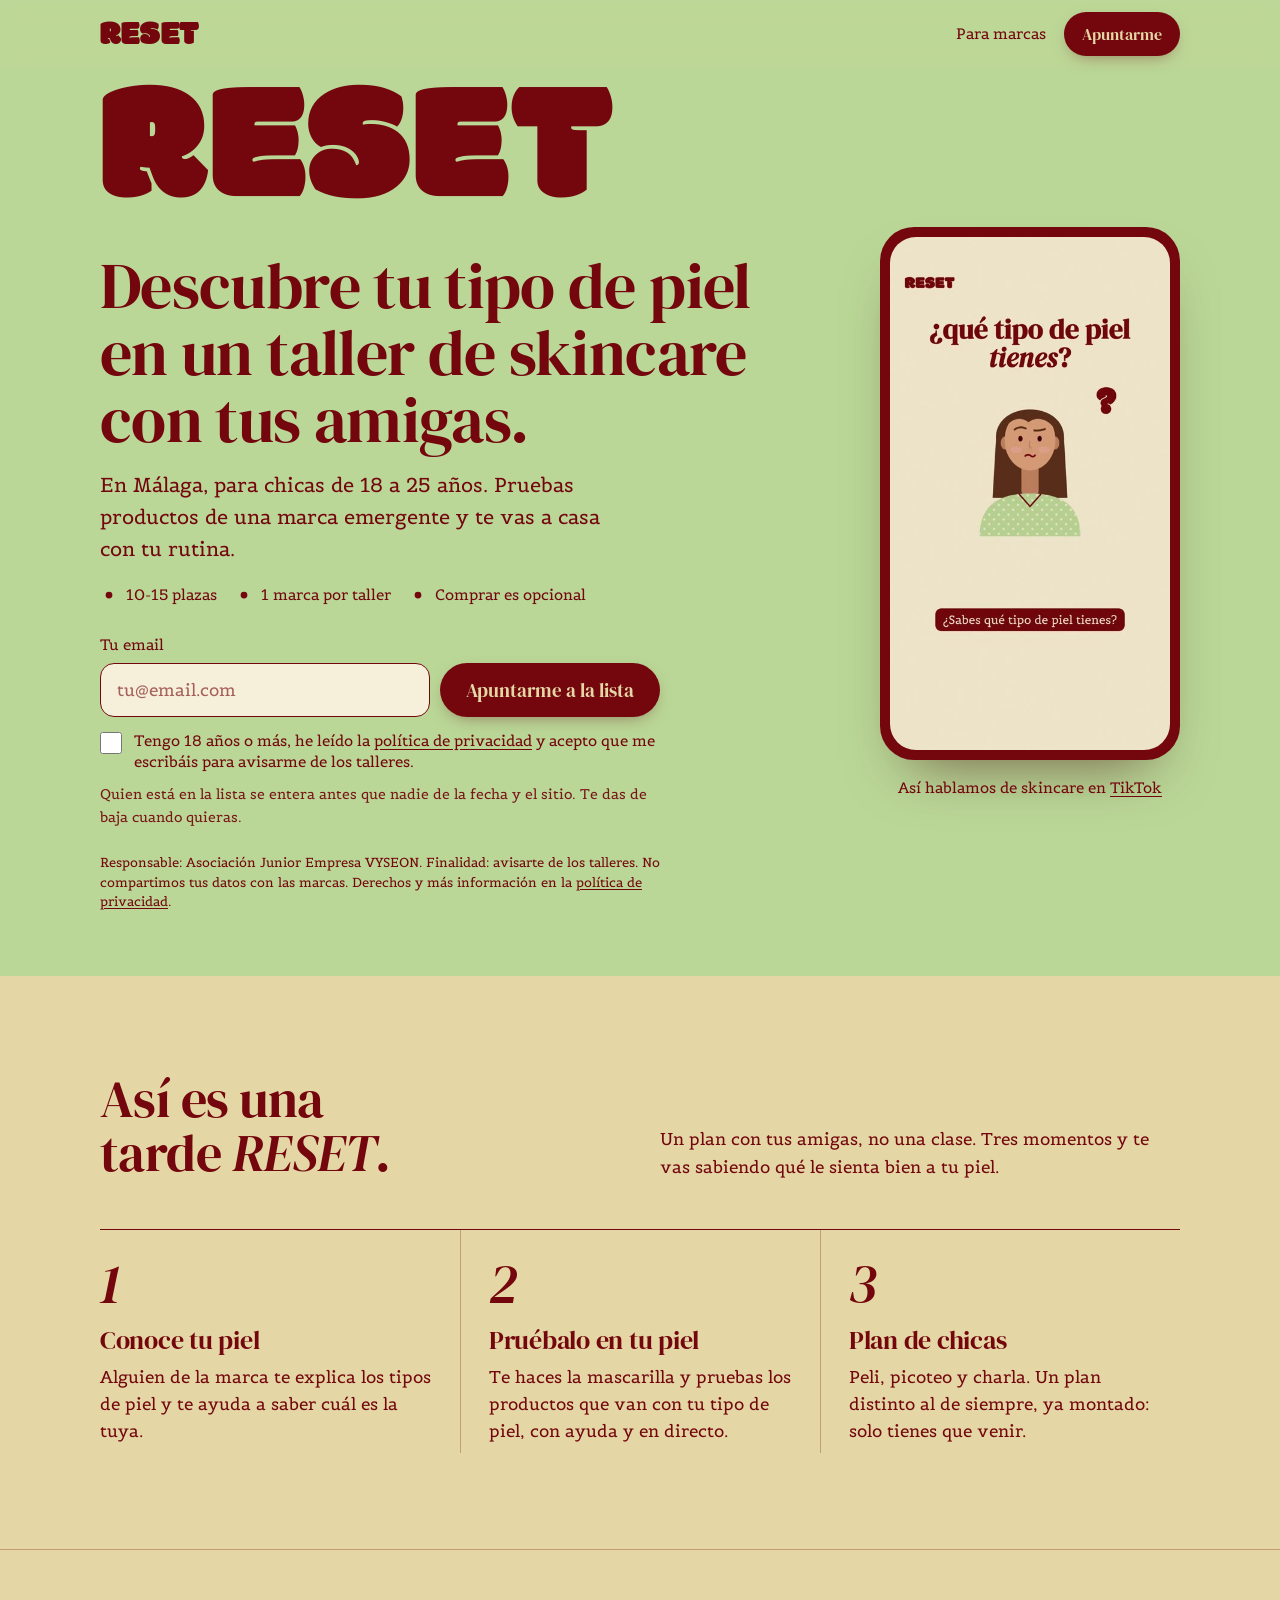
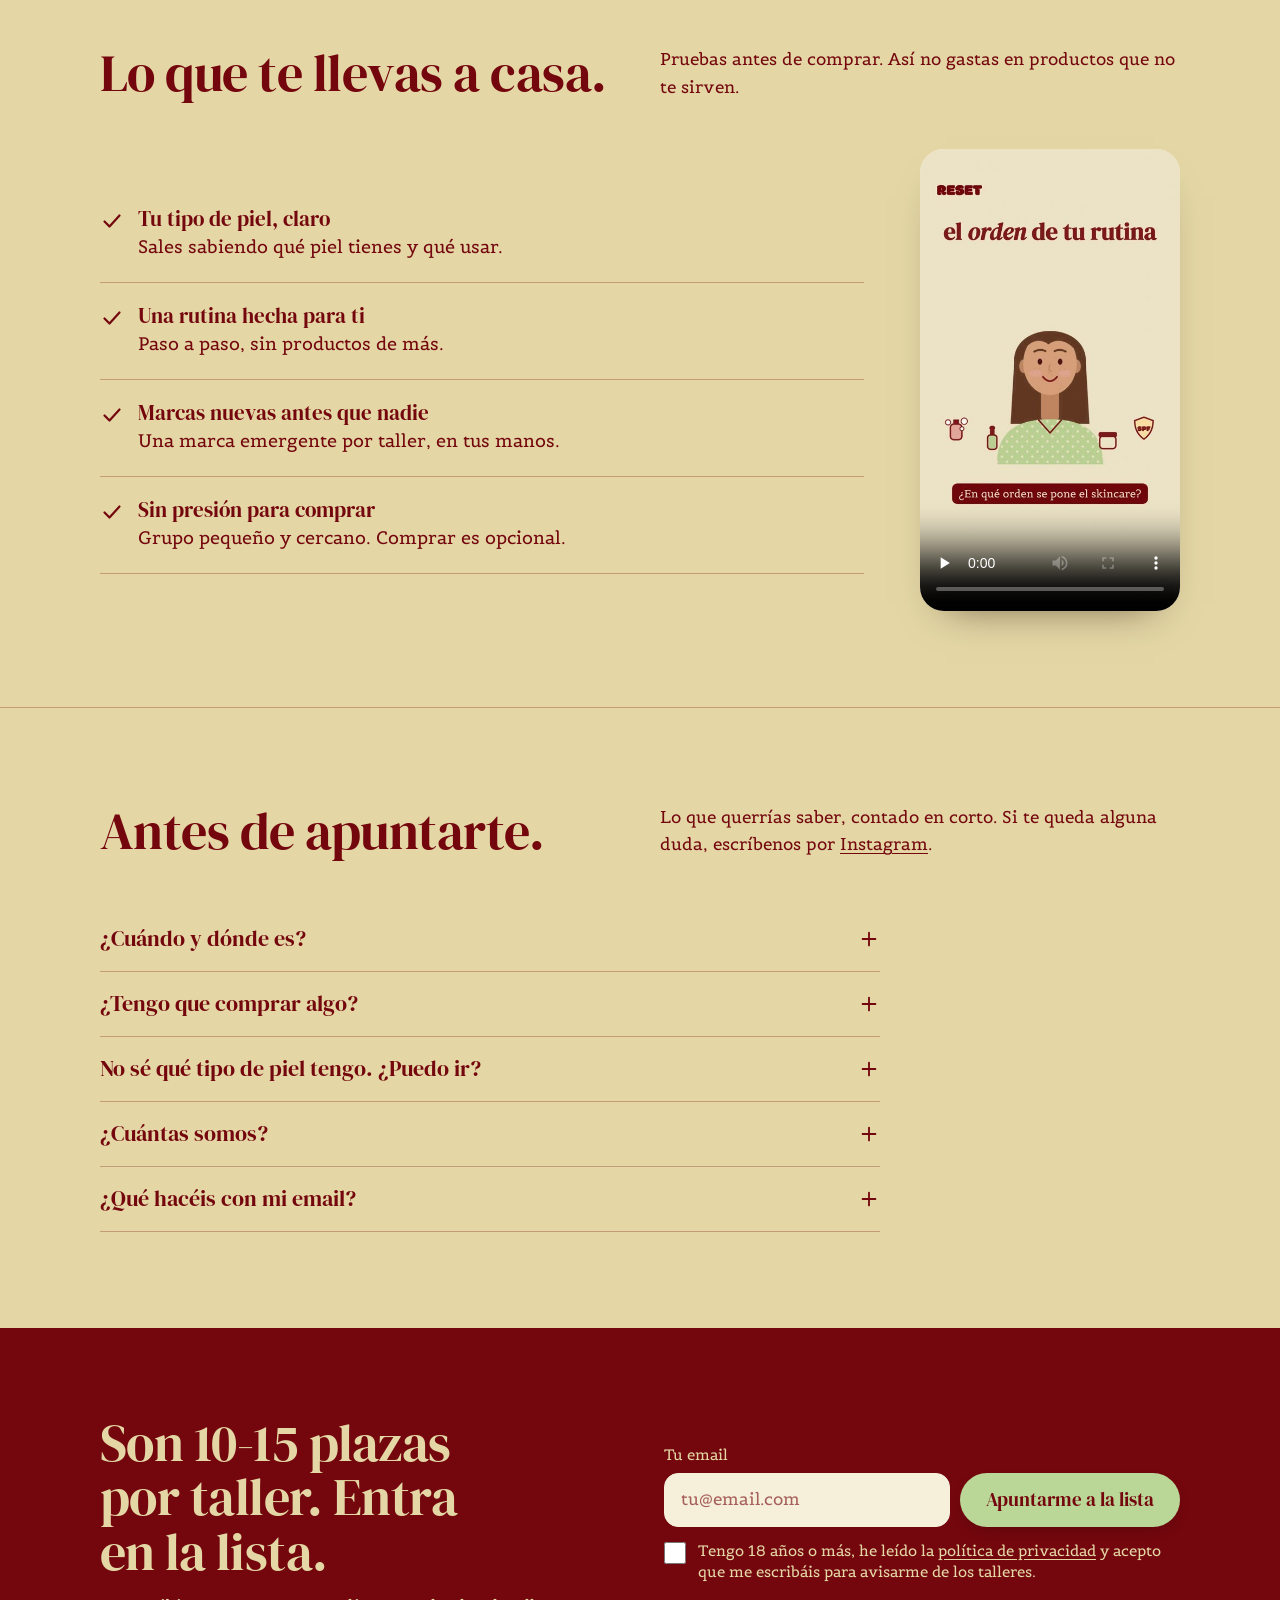
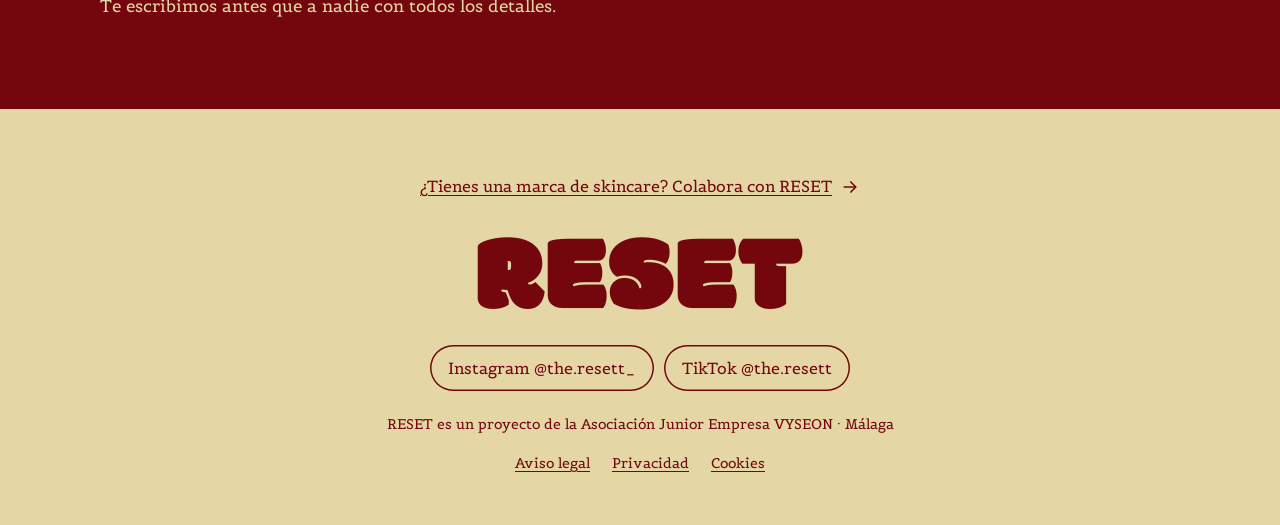
==== chicas.html @ f83f2c75 "Portada para elegir: soy chica o soy una marca - index.html: portada con las dos opciones - chicas.h" ====
<!doctype html>
<html lang="es">
<head>
<meta charset="utf-8">
<meta name="viewport" content="width=device-width, initial-scale=1">
<title>RESET · Talleres de skincare en Málaga para chicas de 18 a 25</title>
<meta name="description" content="Una tarde con tus amigas para descubrir tu tipo de piel y probar productos de una marca emergente. Grupos de 10 a 15 chicas en Málaga. Apúntate a la lista.">
<link rel="canonical" href="https://carlotaoliveros-dev.github.io/reset/chicas.html">
<link rel="icon" href="favicon.svg" type="image/svg+xml">
<meta name="theme-color" content="#BAD797">
<meta property="og:type" content="website">
<meta property="og:locale" content="es_ES">
<meta property="og:site_name" content="RESET">
<meta property="og:title" content="RESET · Talleres de skincare en Málaga">
<meta property="og:description" content="Descubre tu tipo de piel en una tarde con tus amigas. Grupos de 10 a 15 chicas.">
<meta property="og:url" content="https://carlotaoliveros-dev.github.io/reset/chicas.html">
<meta property="og:image" content="https://carlotaoliveros-dev.github.io/reset/og.png">
<meta property="og:image:width" content="1200">
<meta property="og:image:height" content="630">
<meta name="twitter:card" content="summary_large_image">
<link rel="preload" href="fuentes/modak.woff2" as="font" type="font/woff2" crossorigin>
<link rel="stylesheet" href="site.css">
</head>
<body data-page="clientas">
<svg width="0" height="0" style="position:absolute" aria-hidden="true">
  <symbol id="i-check" viewBox="0 0 24 24"><path d="M4.5 12.5l5 5 10-11" fill="none" stroke="currentColor" stroke-width="2.2" stroke-linecap="round" stroke-linejoin="round"/></symbol>
  <symbol id="i-dot" viewBox="0 0 24 24"><circle cx="12" cy="12" r="4.5" fill="currentColor"/></symbol>
  <symbol id="i-plus" viewBox="0 0 24 24"><path d="M12 5v14M5 12h14" fill="none" stroke="currentColor" stroke-width="2" stroke-linecap="round"/></symbol>
  <symbol id="i-arrow" viewBox="0 0 24 24"><path d="M5 12h14M13 6l6 6-6 6" fill="none" stroke="currentColor" stroke-width="2" stroke-linecap="round" stroke-linejoin="round"/></symbol>
  <symbol id="i-wa" viewBox="0 0 24 24"><path d="M12 3.2a8.8 8.8 0 0 0-7.6 13.3L3.2 20.8l4.4-1.2A8.8 8.8 0 1 0 12 3.2z" fill="none" stroke="currentColor" stroke-width="1.8" stroke-linejoin="round"/><path d="M9 8.6c.2-.4.4-.4.7-.4h.5c.2 0 .4 0 .5.4l.7 1.7c.1.2 0 .4-.1.6l-.5.6c-.1.1-.2.3 0 .5.6 1 1.4 1.8 2.4 2.3.2.1.4.1.5-.1l.6-.7c.2-.2.4-.2.6-.1l1.6.8c.2.1.4.2.4.4 0 .5-.2 1.2-.7 1.5-.6.4-1.4.6-2.4.3a9.3 9.3 0 0 1-5.2-4.6c-.6-1.2-.5-2.4.4-3.2z" fill="currentColor"/></symbol>
</svg>
<a class="skip" href="#apuntate">Saltar al formulario</a>

<header>
  <nav class="nav" aria-label="Principal">
    <div class="wrap">
      <a class="logo" href="./" aria-label="RESET, inicio" data-hide-on-hero>RESET</a>
      <div class="links">
        <a href="marcas.html">Para marcas</a>
        <a class="btn btn-cherry" href="#apuntate">Apuntarme</a>
      </div>
    </div>
  </nav>

  <div class="hero">
    <div class="wrap">
      <div class="hero-grid">
        <div>
          <p class="wordmark" aria-hidden="true" data-enter>RESET</p>
          <h1 data-enter="2">Descubre tu tipo de piel en un taller de skincare con tus amigas.</h1>
          <p class="lead" data-enter="2">En Málaga, para chicas de 18 a 25 años. Pruebas productos de una marca emergente y te vas a casa con tu rutina.</p>
          <ul class="facts" data-enter="3" aria-label="Cómo es RESET">
            <li><svg aria-hidden="true"><use href="#i-dot"/></svg>10-15 plazas</li>
            <li><svg aria-hidden="true"><use href="#i-dot"/></svg>1 marca por taller</li>
            <li><svg aria-hidden="true"><use href="#i-dot"/></svg>Comprar es opcional</li>
          </ul>

          <div class="capture" id="apuntate" data-steps data-enter="3">
            <form class="step" id="c1" data-subject="Nueva clienta en la lista de espera de RESET" data-next="#c2" novalidate>
              <div class="inline">
                <label class="field"><span>Tu email</span><input type="email" name="email" placeholder="tu@email.com" autocomplete="email" inputmode="email" required></label>
                <button class="btn btn-cherry" type="submit" style="align-self:flex-end">Apuntarme a la lista</button>
              </div>
              <label class="consent"><input type="checkbox" name="privacidad" value="Aceptada, mayor de 18" required><span>Tengo 18 años o más, he leído la <a href="privacidad.html">política de privacidad</a> y acepto que me escribáis para avisarme de los talleres.</span></label>
              <input class="hp" type="checkbox" name="botcheck" tabindex="-1" autocomplete="off" aria-hidden="true">
              <p class="micro">Quien está en la lista se entera antes que nadie de la fecha y el sitio. Te das de baja cuando quieras.</p>
              <p class="status" role="status" aria-live="polite"></p>
              <p class="rgpd">Responsable: Asociación Junior Empresa VYSEON. Finalidad: avisarte de los talleres. No compartimos tus datos con las marcas. Derechos y más información en la <a href="privacidad.html">política de privacidad</a>.</p>
            </form>

            <form class="step" id="c2" hidden data-subject="Datos extra de una clienta de la lista" data-carry="1" data-next="#c3" novalidate>
              <p class="done-title" data-focus><svg aria-hidden="true"><use href="#i-check"/></svg>¡Ya estás en la lista!</p>
              <p style="margin-bottom:16px">Tres preguntas rápidas para preparar tu taller. Son opcionales.</p>
              <fieldset>
                <legend>Tu tipo de piel</legend>
                <div class="chips">
                  <label><input type="radio" name="tipo_de_piel" value="Seca"><span>Seca</span></label>
                  <label><input type="radio" name="tipo_de_piel" value="Grasa"><span>Grasa</span></label>
                  <label><input type="radio" name="tipo_de_piel" value="Mixta"><span>Mixta</span></label>
                  <label><input type="radio" name="tipo_de_piel" value="Normal"><span>Normal</span></label>
                  <label><input type="radio" name="tipo_de_piel" value="Sensible"><span>Sensible</span></label>
                  <label><input type="radio" name="tipo_de_piel" value="No lo sé"><span>No lo sé</span></label>
                </div>
              </fieldset>
              <fieldset>
                <legend>Tu edad</legend>
                <div class="chips">
                  <label><input type="radio" name="edad" value="18-20"><span>18-20</span></label>
                  <label><input type="radio" name="edad" value="21-23"><span>21-23</span></label>
                  <label><input type="radio" name="edad" value="24-25"><span>24-25</span></label>
                  <label><input type="radio" name="edad" value="Más de 25"><span>Más de 25</span></label>
                </div>
              </fieldset>
              <fieldset>
                <legend>¿Vendrías con amigas?</legend>
                <div class="chips">
                  <label><input type="radio" name="con_amigas" value="Sí, con amigas"><span>Sí, con amigas</span></label>
                  <label><input type="radio" name="con_amigas" value="Con una amiga"><span>Con una amiga</span></label>
                  <label><input type="radio" name="con_amigas" value="Sola"><span>Sola</span></label>
                </div>
              </fieldset>
              <div class="share" style="margin-top:4px">
                <button class="btn btn-cherry" type="submit">Enviar respuestas</button>
                <button class="link-quiet" type="button" data-skip="#c3">Ahora no</button>
              </div>
              <p class="status" role="status" aria-live="polite"></p>
            </form>

            <div class="step" id="c3" hidden>
              <p class="done-title" data-focus><svg aria-hidden="true"><use href="#i-check"/></svg>Hecho. Te avisamos por email.</p>
              <p>RESET es un plan para ir con tus amigas. Pásales la web para que también estén en la lista:</p>
              <div class="share">
                <a class="btn btn-cherry" href="https://wa.me/?text=Mira%20esto%3A%20talleres%20de%20skincare%20en%20M%C3%A1laga%20para%20ir%20juntas%20%E2%9C%A8%20https%3A%2F%2Fcarlotaoliveros-dev.github.io%2Freset%2Fchicas.html" target="_blank" rel="noopener"><svg aria-hidden="true"><use href="#i-wa"/></svg>Enviar por WhatsApp</a>
                <button class="btn btn-ghost" type="button" data-copy="https://carlotaoliveros-dev.github.io/reset/chicas.html">Copiar enlace</button>
              </div>
            </div>
          </div>
        </div>

        <div class="phone" data-enter="3">
          <video data-loop autoplay muted loop playsinline preload="auto" poster="media/tipos-de-piel.jpg" aria-label="Vídeo de RESET: ¿qué tipo de piel tienes?">
            <source src="media/tipos-de-piel.mp4" type="video/mp4">
          </video>
          <p class="tag">Así hablamos de skincare en <a href="https://www.tiktok.com/@the.resett" target="_blank" rel="noopener">TikTok</a></p>
        </div>
      </div>
    </div>
  </div>
</header>

<main>
  <section class="s" aria-labelledby="t-tarde">
    <div class="wrap">
      <div class="s-head">
        <h2 id="t-tarde">Así es una tarde <em>RESET</em>.</h2>
        <p>Un plan con tus amigas, no una clase. Tres momentos y te vas sabiendo qué le sienta bien a tu piel.</p>
      </div>
      <ol class="steps">
        <li><span class="n" aria-hidden="true">1</span><h3>Conoce tu piel</h3><p>Alguien de la marca te explica los tipos de piel y te ayuda a saber cuál es la tuya.</p></li>
        <li><span class="n" aria-hidden="true">2</span><h3>Pruébalo en tu piel</h3><p>Te haces la mascarilla y pruebas los productos que van con tu tipo de piel, con ayuda y en directo.</p></li>
        <li><span class="n" aria-hidden="true">3</span><h3>Plan de chicas</h3><p>Peli, picoteo y charla. Un plan distinto al de siempre, ya montado: solo tienes que venir.</p></li>
      </ol>
    </div>
  </section>

  <section class="s" aria-labelledby="t-llevas">
    <div class="wrap">
      <div class="s-head">
        <h2 id="t-llevas">Lo que te llevas a casa.</h2>
        <p>Pruebas antes de comprar. Así no gastas en productos que no te sirven.</p>
      </div>
      <div class="with-reel">
      <ul class="benefits one">
        <li><svg aria-hidden="true"><use href="#i-check"/></svg><span><b>Tu tipo de piel, claro</b>Sales sabiendo qué piel tienes y qué usar.</span></li>
        <li><svg aria-hidden="true"><use href="#i-check"/></svg><span><b>Una rutina hecha para ti</b>Paso a paso, sin productos de más.</span></li>
        <li><svg aria-hidden="true"><use href="#i-check"/></svg><span><b>Marcas nuevas antes que nadie</b>Una marca emergente por taller, en tus manos.</span></li>
        <li><svg aria-hidden="true"><use href="#i-check"/></svg><span><b>Sin presión para comprar</b>Grupo pequeño y cercano. Comprar es opcional.</span></li>
      </ul>
      <div class="reel"><video controls playsinline preload="none" poster="media/orden-rutina.jpg" aria-label="Vídeo de RESET: el orden de tu rutina de skincare"><source src="media/orden-rutina.mp4" type="video/mp4"></video></div>
      </div>
    </div>
  </section>

  <section class="s" aria-labelledby="t-faq">
    <div class="wrap">
      <div class="s-head">
        <h2 id="t-faq">Antes de apuntarte.</h2>
        <p>Lo que querrías saber, contado en corto. Si te queda alguna duda, escríbenos por <a href="https://www.instagram.com/the.resett_/" target="_blank" rel="noopener">Instagram</a>.</p>
      </div>
      <div class="faq">
        <details><summary>¿Cuándo y dónde es?<svg aria-hidden="true"><use href="#i-plus"/></svg></summary><p>En Málaga. La fecha, el sitio y la marca se anuncian primero a quien está en la lista, por email.</p></details>
        <details><summary>¿Tengo que comprar algo?<svg aria-hidden="true"><use href="#i-plus"/></svg></summary><p>No. Puedes llevarte algún producto si te gusta, pero comprar es opcional y nadie te va a presionar.</p></details>
        <details><summary>No sé qué tipo de piel tengo. ¿Puedo ir?<svg aria-hidden="true"><use href="#i-plus"/></svg></summary><p>Claro, para eso es la primera parte de la tarde: descubrir cuál es la tuya.</p></details>
        <details><summary>¿Cuántas somos?<svg aria-hidden="true"><use href="#i-plus"/></svg></summary><p>Entre 10 y 15 chicas por taller, para que dé tiempo a probar y preguntar.</p></details>
        <details><summary>¿Qué hacéis con mi email?<svg aria-hidden="true"><use href="#i-plus"/></svg></summary><p>Solo lo usamos para avisarte de los talleres. No lo compartimos con las marcas y te puedes dar de baja cuando quieras. Más detalle en la <a href="privacidad.html">política de privacidad</a>.</p></details>
      </div>
    </div>
  </section>
</main>

<section class="close" aria-labelledby="t-close">
  <div class="wrap grid">
    <div>
      <h2 id="t-close">Son 10-15 plazas por taller. Entra en la lista.</h2>
      <p>Te escribimos antes que a nadie con todos los detalles.</p>
    </div>
    <div class="capture" data-steps>
      <form class="step" id="d1" data-subject="Nueva clienta en la lista de espera de RESET" data-next="#d2" novalidate>
        <div class="inline">
          <label class="field"><span>Tu email</span><input type="email" name="email" placeholder="tu@email.com" autocomplete="email" inputmode="email" required></label>
          <button class="btn btn-green" type="submit" style="align-self:flex-end">Apuntarme a la lista</button>
        </div>
        <label class="consent"><input type="checkbox" name="privacidad" value="Aceptada, mayor de 18" required><span>Tengo 18 años o más, he leído la <a href="privacidad.html">política de privacidad</a> y acepto que me escribáis para avisarme de los talleres.</span></label>
        <input class="hp" type="checkbox" name="botcheck" tabindex="-1" autocomplete="off" aria-hidden="true">
        <p class="status" role="status" aria-live="polite"></p>
      </form>
      <div class="step" id="d2" hidden>
        <p class="done-title" data-focus><svg aria-hidden="true"><use href="#i-check"/></svg>¡Ya estás en la lista!</p>
        <p>Pásales la web a tus amigas para ir juntas:</p>
        <div class="share">
          <a class="btn btn-green" href="https://wa.me/?text=Mira%20esto%3A%20talleres%20de%20skincare%20en%20M%C3%A1laga%20para%20ir%20juntas%20%E2%9C%A8%20https%3A%2F%2Fcarlotaoliveros-dev.github.io%2Freset%2Fchicas.html" target="_blank" rel="noopener"><svg aria-hidden="true"><use href="#i-wa"/></svg>Enviar por WhatsApp</a>
        </div>
      </div>
    </div>
  </div>
</section>

<footer>
  <div class="wrap">
    <a class="cross" href="marcas.html">¿Tienes una marca de skincare? Colabora con RESET <svg width="20" height="20" aria-hidden="true"><use href="#i-arrow"/></svg></a>
    <p class="wordmark" aria-hidden="true">RESET</p>
    <div class="social">
      <a class="btn btn-ghost" href="https://www.instagram.com/the.resett_/" target="_blank" rel="noopener">Instagram @the.resett_</a>
      <a class="btn btn-ghost" href="https://www.tiktok.com/@the.resett" target="_blank" rel="noopener">TikTok @the.resett</a>
    </div>
    <small>RESET es un proyecto de la Asociación Junior Empresa VYSEON · Málaga</small>
    <nav class="legal" aria-label="Legal"><a href="aviso-legal.html">Aviso legal</a><a href="privacidad.html">Privacidad</a><a href="cookies.html">Cookies</a></nav>
  </div>
</footer>

<script src="site.js" defer></script>
</body>
</html>
---- site.css ----
/* RESET · sistema visual de la landing (v3)
   Marca: Modak (logo), DM Serif Display (títulos), Belgrano (texto).
   Paleta oficial: cherry #74070E, verde #BAD797, crema #E4D7A5. */

@font-face{font-family:'Modak';src:url(fuentes/modak.woff2) format('woff2');font-display:block}
@font-face{font-family:'DM Serif Display';src:url(fuentes/dmserif.woff2) format('woff2');font-display:swap}
@font-face{font-family:'DM Serif Display';font-style:italic;src:url(fuentes/dmserif-italic.woff2) format('woff2');font-display:swap}
@font-face{font-family:'Belgrano';src:url(fuentes/belgrano.woff2) format('woff2');font-display:swap}

:root{
  --cherry:#74070E;
  --cherry-2:#5c050b;
  --green:#BAD797;
  --cream:#E4D7A5;
  --paper:#F6F0DA;
  --line:rgba(116,7,14,.28);
  --display:'Modak','DM Serif Display',serif;
  --serif:'DM Serif Display',Georgia,serif;
  --body:'Belgrano',Georgia,serif;
  --ease-out:cubic-bezier(0.23,1,0.32,1);
  --r:18px;
  --wrap:1120px;
  --gutter:20px;
}

*{box-sizing:border-box;margin:0;padding:0}
html{scroll-behavior:smooth;scroll-padding-top:84px;-webkit-text-size-adjust:100%}
body{background:var(--cream);color:var(--cherry);font-family:var(--body);font-size:17px;line-height:1.6;-webkit-font-smoothing:antialiased;caret-color:var(--cherry)}
::selection{background:var(--cherry);color:var(--cream)}
img,video,svg{display:block;max-width:100%}
a{color:inherit;text-underline-offset:.18em;text-decoration-thickness:1px}
a:hover{text-decoration-thickness:2px}
:focus-visible{outline:3px solid var(--cherry);outline-offset:3px;border-radius:6px}
.btn:focus-visible{border-radius:999px}
.t-cherry :focus-visible,.close :focus-visible{outline-color:var(--green)}
.skip:focus-visible{outline-color:var(--cherry)}
[data-page=marcas] .skip:focus-visible{outline-color:var(--paper)}
video:focus-visible{outline:3px solid var(--cherry);outline-offset:3px}
.t-cherry video:focus-visible{outline-color:var(--green)}
.wrap{max-width:var(--wrap);margin:0 auto;padding:0 var(--gutter)}
.sr{position:absolute;width:1px;height:1px;overflow:hidden;clip:rect(0 0 0 0);white-space:nowrap}
.skip{position:absolute;left:12px;top:-60px;background:var(--cherry);color:var(--cream);padding:10px 16px;border-radius:10px;z-index:50;text-decoration:none}
.skip:focus{top:12px}

/* ---------- Tipografía ---------- */
h1,h2,h3{font-family:var(--serif);font-weight:400;line-height:1.05;text-wrap:balance;letter-spacing:-.01em}
h1{font-size:clamp(36px,5.4vw,64px)}
h2{font-size:clamp(32px,4.4vw,52px)}
h3{font-size:clamp(22px,2.2vw,26px);line-height:1.15}
em{font-style:italic}
.lead{font-size:clamp(17px,1.6vw,20px);max-width:36ch;text-wrap:pretty}
.measure{max-width:62ch}
.wordmark{font-family:var(--display);font-weight:400;line-height:.82;letter-spacing:.01em}

/* ---------- Botones ---------- */
.btn{display:inline-flex;align-items:center;justify-content:center;gap:10px;min-height:52px;padding:0 26px;border:0;border-radius:999px;font-family:var(--serif);font-size:19px;line-height:1;text-decoration:none;cursor:pointer;white-space:nowrap;
  transition:transform 160ms var(--ease-out),background-color 200ms var(--ease-out),box-shadow 200ms var(--ease-out)}
.btn:active{transform:scale(.97)}
.btn[disabled]{opacity:.65;cursor:progress}
.btn-cherry{background:var(--cherry);color:var(--cream);box-shadow:0 6px 18px -8px rgba(92,5,11,.55)}
.btn-cherry:hover{background:var(--cherry-2)}
.btn-green{background:var(--green);color:var(--cherry);box-shadow:0 6px 18px -10px rgba(0,0,0,.45)}
.btn-green:hover{background:#c7e2a8}
.btn-ghost{background:transparent;color:inherit;box-shadow:inset 0 0 0 1.5px currentColor;font-family:var(--body);font-size:16px;min-height:46px;padding:0 18px}
.btn-ghost:hover{background:rgba(116,7,14,.06)}
.btn svg{width:20px;height:20px;flex:none}
.link-quiet{background:none;border:0;font:inherit;font-size:15px;color:inherit;text-decoration:underline;cursor:pointer;min-height:44px;padding:0 6px}

/* ---------- Navegación ---------- */
.nav{position:sticky;top:0;z-index:20;background:color-mix(in srgb,var(--bg,var(--green)) 92%,transparent);backdrop-filter:saturate(1.2) blur(8px);-webkit-backdrop-filter:saturate(1.2) blur(8px)}
.nav .wrap{display:flex;align-items:center;justify-content:space-between;gap:12px;min-height:68px}
.nav .logo{display:inline-flex;align-items:center;min-height:44px;font-family:var(--display);font-size:34px;line-height:1;text-decoration:none;padding-top:4px;transition:opacity 200ms var(--ease-out),transform 200ms var(--ease-out)}
.nav .logo.is-off{opacity:0;transform:translateY(-6px);pointer-events:none;visibility:hidden;transition:opacity 200ms var(--ease-out),transform 200ms var(--ease-out),visibility 0s 200ms}
.nav .links{display:flex;align-items:center;gap:6px}
.nav .links a:not(.btn){display:inline-flex;align-items:center;min-height:44px;padding:0 12px;font-size:15px;text-decoration:none}
.nav .links a:not(.btn):hover{text-decoration:underline}
.nav .btn{min-height:44px;font-size:16px;padding:0 18px}
.nav .links a{white-space:nowrap}
@media (max-width:380px){.nav .logo{font-size:28px}.nav .links{gap:2px}.nav .links a:not(.btn){padding:0 6px}.nav .btn{padding:0 12px;font-size:15px}}
@media (max-width:340px){.nav .links a:not(.btn){display:none}}

/* ---------- Hero ---------- */
.hero{background:var(--bg,var(--green));padding:8px 0 64px}
.hero .wordmark{font-size:clamp(96px,13.5vw,188px);margin:8px 0 26px}
.hero-grid{display:grid;grid-template-columns:minmax(0,1.3fr) minmax(0,.7fr);gap:56px;align-items:center}
.hero h1{margin-bottom:16px}
.facts{display:flex;flex-wrap:wrap;gap:6px 18px;list-style:none;margin:18px 0 26px;font-size:15px}
.facts li{display:flex;align-items:center;gap:8px}
.facts svg{width:18px;height:18px;flex:none}
[data-enter]{animation:enter 600ms var(--ease-out) both}
[data-enter="2"]{animation-delay:80ms}
[data-enter="3"]{animation-delay:160ms}
@keyframes enter{from{opacity:0;transform:translateY(14px)}to{opacity:1;transform:none}}

/* Teléfono con vídeo propio de RESET */
.phone{position:relative;width:min(300px,100%);margin-left:auto;aspect-ratio:9/16;border-radius:34px;padding:10px;background:var(--cherry);box-shadow:0 30px 60px -30px rgba(60,3,7,.6)}
.phone video,.phone img{width:100%;height:100%;object-fit:cover;border-radius:26px;background:var(--paper)}
.phone .tag{position:absolute;left:0;right:0;top:100%;margin-top:6px;text-align:center;font-size:15px}
.phone .tag a{display:inline-flex;align-items:center;min-height:44px}

/* ---------- Formularios ---------- */
.capture{max-width:560px}
.field{display:block;margin-bottom:14px}
.field > span{display:block;font-size:15px;margin-bottom:6px}
.field input,.field select,.field textarea{width:100%;min-height:54px;font:inherit;font-size:17px;color:var(--cherry);background:var(--paper);border:1.5px solid var(--cherry);border-radius:14px;padding:12px 16px;transition:box-shadow 160ms var(--ease-out)}
.field textarea{min-height:110px;resize:vertical}
.field input::placeholder,.field textarea::placeholder{color:rgba(116,7,14,.62)}
.field input:focus-visible,.field select:focus-visible,.field textarea:focus-visible{outline:3px solid var(--cherry);outline-offset:2px}
.field select{appearance:none;background-image:url("data:image/svg+xml,%3Csvg xmlns='http://www.w3.org/2000/svg' width='12' height='8'%3E%3Cpath d='M1 1l5 5 5-5' stroke='%2374070E' stroke-width='2' fill='none'/%3E%3C/svg%3E");background-repeat:no-repeat;background-position:right 16px center;padding-right:40px}
.inline{display:flex;gap:10px;align-items:stretch}
.inline .field{flex:1;margin:0}
.inline .btn{flex:none;min-height:54px}
.err{display:none;font-size:14px;margin-top:6px;padding-left:2px}
.has-error .err{display:block}
.has-error input,.has-error select,.has-error textarea{border-width:2.5px}
.consent{display:flex;flex-wrap:wrap;gap:12px;align-items:flex-start;font-size:14.5px;line-height:1.45;margin:14px 0 6px;cursor:pointer}
.consent input{flex:none;width:22px;height:22px;margin-top:1px;accent-color:var(--cherry);cursor:pointer}
.consent a{text-decoration:underline}
.consent span{flex:1 1 0;min-width:0}
.consent .err{flex:0 0 100%;margin:-6px 0 0 34px}
.micro{font-size:14px;margin-top:10px;opacity:.92}
.rgpd{font-size:13px;line-height:1.5;margin-top:14px;max-width:60ch}
.hp{position:absolute;left:-9999px;width:1px;height:1px;opacity:0}
.status{font-size:15px;margin-top:10px;min-height:1px}
.status a{font-weight:400;text-decoration:underline}

fieldset{border:0;margin:0 0 16px}
legend{font-size:15px;margin-bottom:8px}
.chips{display:flex;flex-wrap:wrap;gap:8px}
.chips label{position:relative;cursor:pointer}
.chips input{position:absolute;opacity:0;width:1px;height:1px}
.chips span{display:inline-flex;align-items:center;gap:6px;min-height:44px;padding:0 16px;border-radius:999px;box-shadow:inset 0 0 0 1.5px var(--cherry);font-size:15px;transition:background-color 160ms var(--ease-out),color 160ms var(--ease-out)}
.chips label:hover span{background:rgba(116,7,14,.07)}
.chips input:checked + span{background:var(--cherry);color:var(--cream)}
.chips input:focus-visible + span{outline:3px solid var(--cherry);outline-offset:2px}

/* Pasos del formulario (estado) */
.step[hidden]{display:none}
.step.is-in{animation:stepin 320ms var(--ease-out) both}
@keyframes stepin{from{opacity:0;transform:translateY(8px) scale(.985)}to{opacity:1;transform:none}}
.done-title{font-family:var(--serif);font-size:clamp(26px,3vw,32px);line-height:1.1;margin-bottom:6px;display:flex;align-items:center;gap:10px}
.done-title svg{width:30px;height:30px;flex:none}
.share{display:flex;flex-wrap:wrap;gap:10px;margin-top:14px}

/* Tarjeta de formulario (marcas) */
.form-card{background:var(--paper);color:var(--cherry);border-radius:var(--r);padding:28px;box-shadow:0 24px 50px -28px rgba(30,0,3,.55)}
.form-card h2{font-size:clamp(26px,2.6vw,32px);margin-bottom:6px}

/* ---------- Secciones ---------- */
section.s{padding:96px 0}
section.s + section.s{border-top:1.5px solid var(--line)}
.s-head{display:grid;grid-template-columns:minmax(0,1fr) minmax(0,1fr);gap:40px;align-items:end;margin-bottom:48px}
.s-head p{max-width:46ch}

/* Secuencia de la tarde: el orden importa, por eso numerada */
.steps{display:grid;grid-template-columns:repeat(3,minmax(0,1fr));gap:0;list-style:none;border-top:1.5px solid var(--cherry)}
.steps li{padding:26px 28px 8px 0;position:relative}
.steps li + li{padding-left:28px;border-left:1.5px solid var(--line)}
.steps .n{font-family:var(--serif);font-style:italic;font-size:56px;line-height:1;display:block;margin-bottom:14px}
.steps p{margin-top:8px;max-width:34ch}

.benefits{display:grid;grid-template-columns:repeat(2,minmax(0,1fr));gap:0 48px;list-style:none}
.benefits li{display:flex;gap:14px;padding:20px 0;border-bottom:1.5px solid var(--line);font-size:18px}
.benefits svg{width:24px;height:24px;flex:none;margin-top:3px}
.benefits b{font-family:var(--serif);font-weight:400;font-size:21px;display:block;line-height:1.2;margin-bottom:2px}

/* Bloque honesto */
.honest{display:grid;grid-template-columns:minmax(0,1fr) minmax(0,1fr);gap:20px}
.honest > div{border-radius:var(--r);padding:30px}
.honest .a{background:var(--cherry);color:var(--cream)}
.honest .b{background:var(--paper)}
.honest h3{margin-bottom:14px}
.ticks{list-style:none}
.ticks li{display:flex;gap:12px;padding:7px 0}
.ticks svg{width:20px;height:20px;flex:none;margin-top:4px}

/* Opciones de colaboración */
.options{display:grid;grid-template-columns:repeat(3,minmax(0,1fr));gap:20px}
.option{border-radius:var(--r);padding:26px;box-shadow:inset 0 0 0 1.5px var(--cherry)}
.option h3{margin-bottom:8px}
.option .opt{display:inline-block;font-size:13px;border-radius:999px;padding:2px 10px;box-shadow:inset 0 0 0 1.5px currentColor;margin-left:6px;vertical-align:middle;font-family:var(--body)}

/* Vídeos de contenido */
.reels{display:grid;grid-template-columns:repeat(2,minmax(0,280px));gap:24px;justify-content:start}
.reel{position:relative;aspect-ratio:9/16;border-radius:24px;overflow:hidden;background:var(--paper);box-shadow:0 20px 40px -26px rgba(30,0,3,.6)}
.reel video{width:100%;height:100%;object-fit:cover}
.reels-grid{display:grid;grid-template-columns:minmax(0,1fr) auto;gap:56px;align-items:center}

/* Beneficios con vídeo */
.with-reel{display:grid;grid-template-columns:minmax(0,1fr) 260px;gap:56px;align-items:center}
.benefits.one{grid-template-columns:1fr}

/* FAQ */
.faq{max-width:780px}
.faq details{border-bottom:1.5px solid var(--line)}
.faq summary{list-style:none;cursor:pointer;display:flex;justify-content:space-between;align-items:center;gap:16px;min-height:64px;padding:12px 0;font-family:var(--serif);font-size:clamp(19px,2vw,22px);line-height:1.25}
.faq summary::-webkit-details-marker{display:none}
.faq summary svg{width:22px;height:22px;flex:none;transition:transform 200ms var(--ease-out)}
.faq details[open] summary svg{transform:rotate(45deg)}
.faq details p{padding:0 0 20px;max-width:62ch}

/* Cierre */
.close{background:var(--cherry);color:var(--cream);padding:88px 0}
.close h2{max-width:16ch;margin-bottom:14px}
.close .grid{display:grid;grid-template-columns:minmax(0,1fr) minmax(0,1fr);gap:48px;align-items:center}
.close .field input{background:var(--paper);border-color:var(--paper)}
.close .field input:focus-visible{outline-color:var(--green)}
.close .consent input{accent-color:var(--green)}
.close :focus-visible{outline-color:var(--green)}

/* Pie */
footer{padding:56px 0 40px;text-align:center}
footer .wordmark{font-size:clamp(64px,11vw,110px);margin-bottom:18px}
footer .social{display:flex;justify-content:center;flex-wrap:wrap;gap:10px;margin-bottom:22px}
footer small{display:block;font-size:14px}
footer .legal{display:flex;justify-content:center;flex-wrap:wrap;gap:2px;margin-top:6px}
footer .legal a{display:inline-flex;align-items:center;min-height:44px;padding:0 10px;font-size:14px}
.cross{display:inline-flex;align-items:center;gap:8px;margin-bottom:28px;font-size:16px;min-height:44px}

/* Página de marcas: tierra cherry */
.t-cherry{--bg:var(--cherry);color:var(--cream)}
.t-cherry .nav{color:var(--cream)}
.t-cherry .hero :focus-visible,.t-cherry .nav :focus-visible{outline-color:var(--green)}

/* Hero de marcas */
.m-hero{align-items:center}
.m-word{color:var(--green)}
.t-cherry .hero{padding-top:28px}
.t-cherry .hero .wordmark{font-size:clamp(88px,11vw,160px)}

body .t-cherry .hero .form-card :focus-visible{outline-color:var(--cherry)}
.field input:focus-visible,.field textarea:focus-visible,.field select:focus-visible{border-width:2.5px}

/* ---------- Responsive ---------- */
@media (max-width:900px){
  .hero-grid,.s-head,.close .grid,.reels-grid,.honest,.with-reel{grid-template-columns:1fr;gap:28px}
  .with-reel .reel{width:min(260px,70vw);margin:0 auto}
  .phone{margin:16px auto 48px;width:min(260px,72vw)}
  .options{grid-template-columns:1fr}
  .m-copy{display:contents}
  .m-hero .facts{order:3;margin-top:0}
  .m-hero .form-card{order:2}
  .m-hero{gap:20px}
  .m-word{display:none}
  .m-hero h1,.m-hero .lead,.m-hero .wordmark{margin-bottom:0}
}
@media (max-width:760px){
  :root{--gutter:18px}
  body{font-size:16.5px}
  section.s{padding:64px 0}
  .hero{padding-bottom:48px}
  .hero .wordmark{font-size:23vw;margin:2px 0 12px}
  .facts{gap:4px 16px;margin:14px 0 20px;font-size:14.5px}
  .hero h1{margin-bottom:12px}
  .steps{grid-template-columns:1fr;border-top:0}
  .steps li,.steps li + li{padding:22px 0;border-left:0;border-top:1.5px solid var(--cherry)}
  .benefits{grid-template-columns:1fr}
  .inline{flex-direction:column}
  .inline .btn{width:100%}
  .btn{width:100%}
  .nav .btn{width:auto}
  .share .btn,.form-card .btn{width:100%}
  .nav .links a:not(.btn){font-size:14px;padding:0 8px}
  .reels{grid-template-columns:repeat(2,minmax(0,1fr));gap:12px}
  .form-card{padding:22px 18px}
  .close{padding:64px 0}
}
/* ---------- Portada: elegir chica o marca ---------- */
.gate{background:var(--green);padding:28px 0 72px;min-height:calc(100svh - 150px)}
.gate .wordmark{font-size:clamp(96px,15vw,200px);margin:0 0 22px}
.gate h1{margin-bottom:12px}
.gate .lead{max-width:44ch;margin-bottom:40px}
.gate-q{font-size:clamp(24px,2.6vw,30px);margin-bottom:16px}
.choices{list-style:none;display:grid;grid-template-columns:repeat(2,minmax(0,1fr));gap:20px}
.choices li{display:flex}
.choice{flex:1;display:flex;flex-direction:column;gap:10px;padding:28px 28px 24px;border-radius:24px;text-decoration:none;
  transition:transform 200ms var(--ease-out),box-shadow 200ms var(--ease-out)}
.choice:active{transform:scale(.98)}
.choice:focus-visible{outline:3px solid var(--cherry);outline-offset:4px;border-radius:24px}
.choice-chica{background:var(--cherry);color:var(--cream);box-shadow:0 18px 40px -24px rgba(92,5,11,.8)}
.choice-marca{background:var(--paper);color:var(--cherry);box-shadow:inset 0 0 0 1.5px var(--cherry)}
.choice-title{font-family:var(--serif);font-size:clamp(34px,4vw,48px);line-height:1}
.choice-text{font-size:17px;max-width:34ch;text-wrap:pretty}
.choice-cta{margin-top:auto;padding-top:14px;display:inline-flex;align-items:center;gap:10px;font-family:var(--serif);font-size:20px}
.choice-cta svg{width:22px;height:22px;flex:none;transition:transform 200ms var(--ease-out)}
@media (hover:hover){
  .choice:hover{transform:translateY(-3px)}
  .choice-chica:hover{box-shadow:0 24px 44px -24px rgba(92,5,11,.9)}
  .choice-marca:hover{box-shadow:inset 0 0 0 2.5px var(--cherry)}
  .choice:hover .choice-cta svg{transform:translateX(4px)}
}
.gate-foot{padding:36px 0 32px}
@media (max-width:760px){
  .gate{padding:14px 0 40px;min-height:0}
  .gate .wordmark{font-size:22vw;margin-bottom:12px}
  .gate h1{font-size:34px;margin-bottom:8px}
  .gate .lead{font-size:16px;line-height:1.5;margin-bottom:22px}
  .gate-q{font-size:22px;margin-bottom:10px}
  .choices{grid-template-columns:1fr;gap:12px}
  .choice{gap:6px;padding:18px 20px 16px;border-radius:20px}
  .choice-title{font-size:30px}
  .choice-text{font-size:15.5px;line-height:1.5}
  .choice-cta{padding-top:6px;font-size:18px}
}
@media (prefers-reduced-motion:reduce){
  html{scroll-behavior:auto}
  [data-enter],.step.is-in{animation:none}
  *{transition-duration:1ms!important}
}
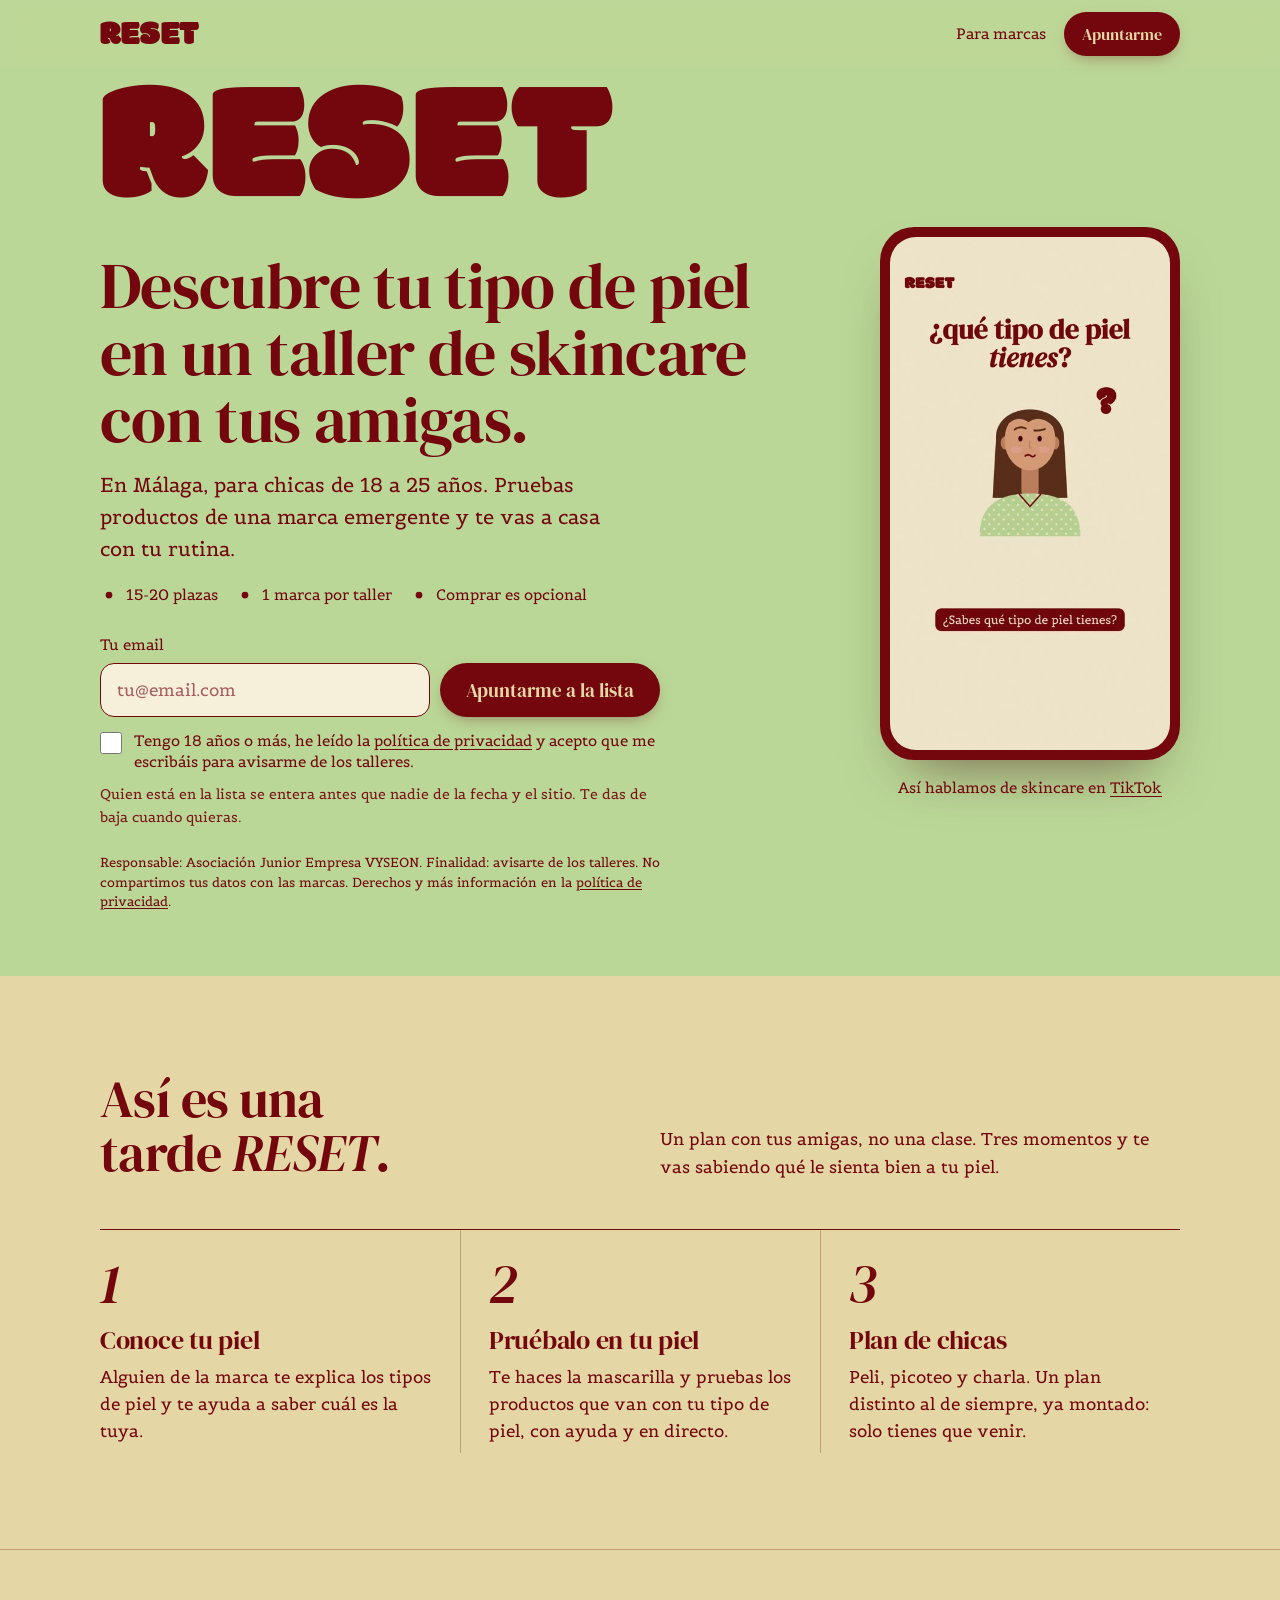
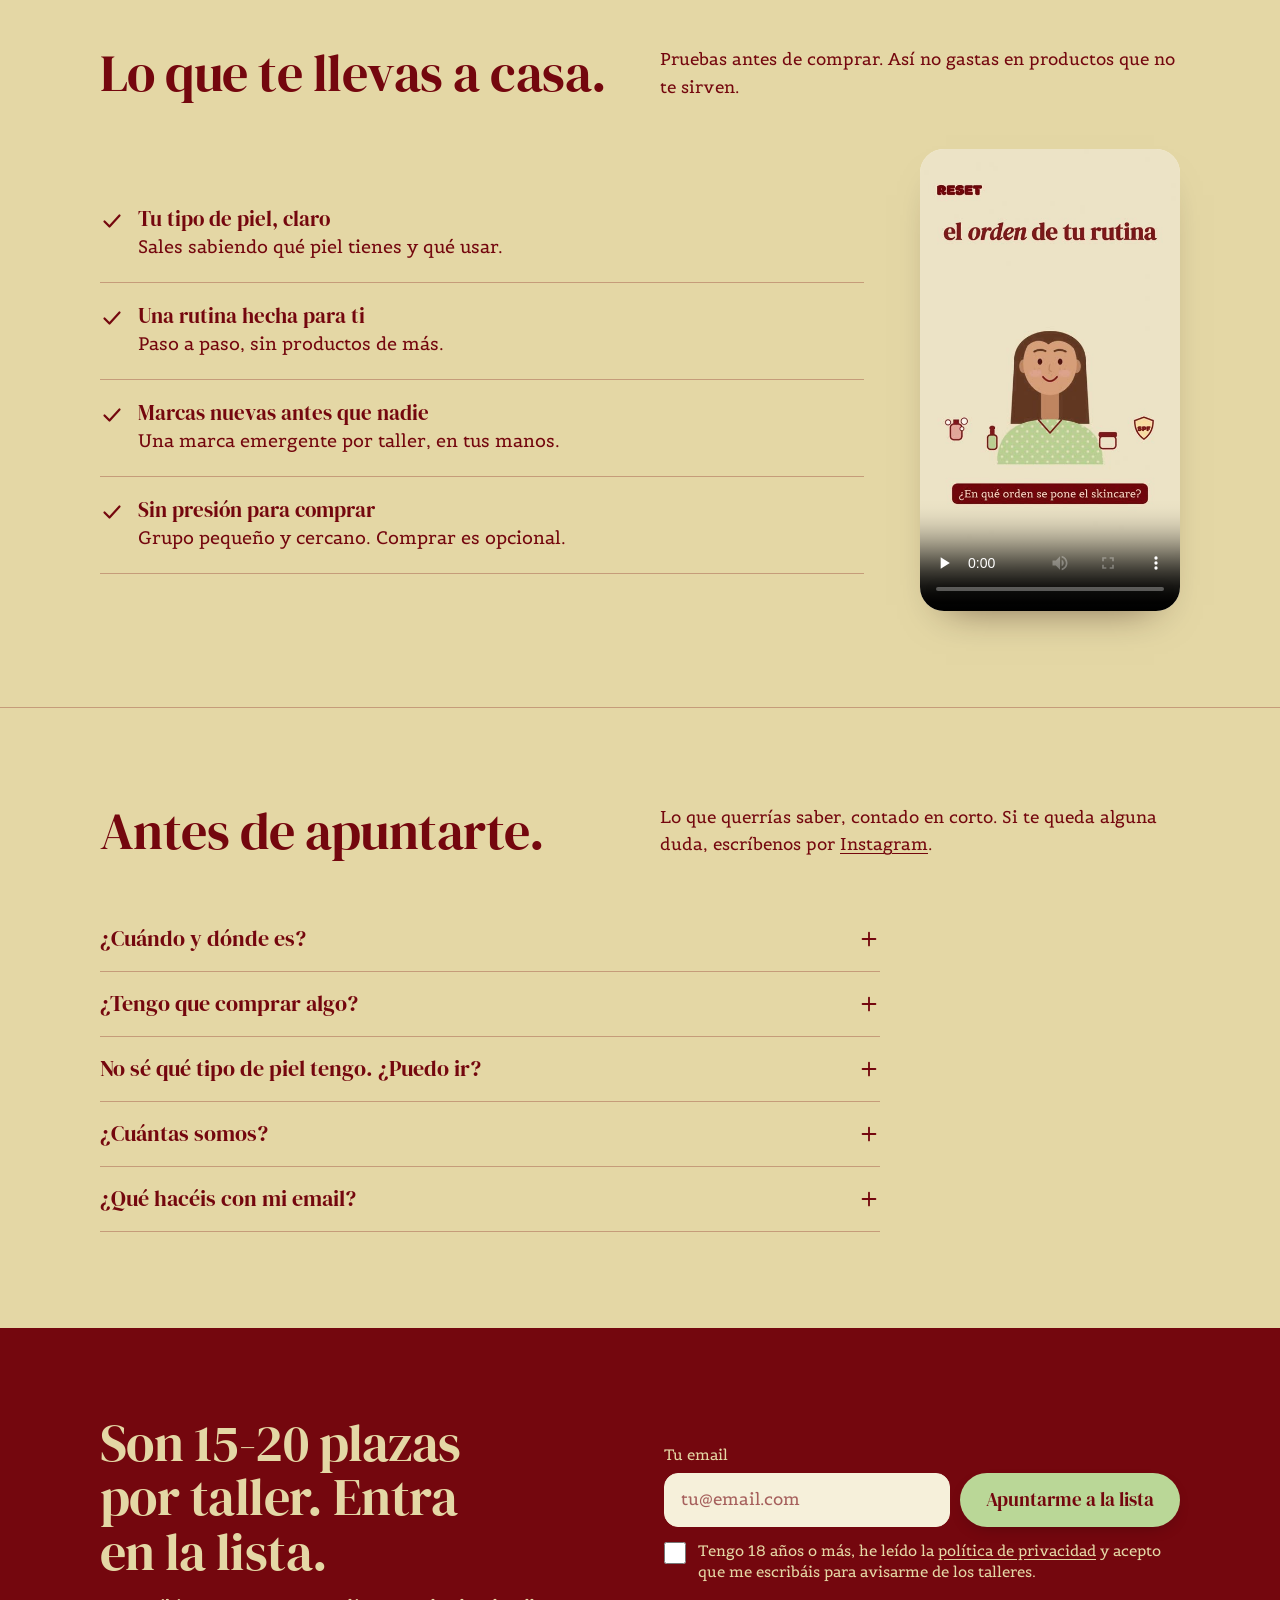
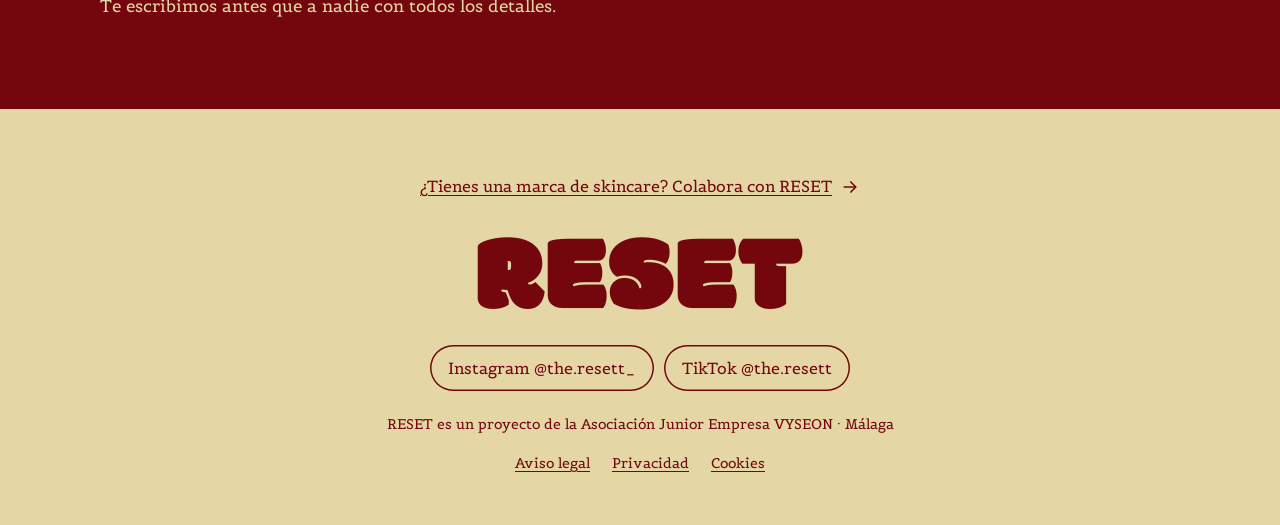
==== commit f48d0e58: "Talleres de 15 a 20 chicas en toda la web Co-Authored-By: Claude Opus 5.5 <noreply@anthropic.com> Cl" ====
--- a/chicas.html
+++ b/chicas.html
@@ -4,7 +4,7 @@
 <meta charset="utf-8">
 <meta name="viewport" content="width=device-width, initial-scale=1">
 <title>RESET · Talleres de skincare en Málaga para chicas de 18 a 25</title>
-<meta name="description" content="Una tarde con tus amigas para descubrir tu tipo de piel y probar productos de una marca emergente. Grupos de 10 a 15 chicas en Málaga. Apúntate a la lista.">
+<meta name="description" content="Una tarde con tus amigas para descubrir tu tipo de piel y probar productos de una marca emergente. Grupos de 15 a 20 chicas en Málaga. Apúntate a la lista.">
 <link rel="canonical" href="https://carlotaoliveros-dev.github.io/reset/chicas.html">
 <link rel="icon" href="favicon.svg" type="image/svg+xml">
 <meta name="theme-color" content="#BAD797">
@@ -12,14 +12,14 @@
 <meta property="og:locale" content="es_ES">
 <meta property="og:site_name" content="RESET">
 <meta property="og:title" content="RESET · Talleres de skincare en Málaga">
-<meta property="og:description" content="Descubre tu tipo de piel en una tarde con tus amigas. Grupos de 10 a 15 chicas.">
+<meta property="og:description" content="Descubre tu tipo de piel en una tarde con tus amigas. Grupos de 15 a 20 chicas.">
 <meta property="og:url" content="https://carlotaoliveros-dev.github.io/reset/chicas.html">
 <meta property="og:image" content="https://carlotaoliveros-dev.github.io/reset/og.png">
 <meta property="og:image:width" content="1200">
 <meta property="og:image:height" content="630">
 <meta name="twitter:card" content="summary_large_image">
 <link rel="preload" href="fuentes/modak.woff2" as="font" type="font/woff2" crossorigin>
-<link rel="stylesheet" href="site.css">
+<link rel="stylesheet" href="site.css?v=4">
 </head>
 <body data-page="clientas">
 <svg width="0" height="0" style="position:absolute" aria-hidden="true">
@@ -50,7 +50,7 @@
           <h1 data-enter="2">Descubre tu tipo de piel en un taller de skincare con tus amigas.</h1>
           <p class="lead" data-enter="2">En Málaga, para chicas de 18 a 25 años. Pruebas productos de una marca emergente y te vas a casa con tu rutina.</p>
           <ul class="facts" data-enter="3" aria-label="Cómo es RESET">
-            <li><svg aria-hidden="true"><use href="#i-dot"/></svg>10-15 plazas</li>
+            <li><svg aria-hidden="true"><use href="#i-dot"/></svg>15-20 plazas</li>
             <li><svg aria-hidden="true"><use href="#i-dot"/></svg>1 marca por taller</li>
             <li><svg aria-hidden="true"><use href="#i-dot"/></svg>Comprar es opcional</li>
           </ul>
@@ -171,7 +171,7 @@
         <details><summary>¿Cuándo y dónde es?<svg aria-hidden="true"><use href="#i-plus"/></svg></summary><p>En Málaga. La fecha, el sitio y la marca se anuncian primero a quien está en la lista, por email.</p></details>
         <details><summary>¿Tengo que comprar algo?<svg aria-hidden="true"><use href="#i-plus"/></svg></summary><p>No. Puedes llevarte algún producto si te gusta, pero comprar es opcional y nadie te va a presionar.</p></details>
         <details><summary>No sé qué tipo de piel tengo. ¿Puedo ir?<svg aria-hidden="true"><use href="#i-plus"/></svg></summary><p>Claro, para eso es la primera parte de la tarde: descubrir cuál es la tuya.</p></details>
-        <details><summary>¿Cuántas somos?<svg aria-hidden="true"><use href="#i-plus"/></svg></summary><p>Entre 10 y 15 chicas por taller, para que dé tiempo a probar y preguntar.</p></details>
+        <details><summary>¿Cuántas somos?<svg aria-hidden="true"><use href="#i-plus"/></svg></summary><p>Entre 15 y 20 chicas por taller, para que dé tiempo a probar y preguntar.</p></details>
         <details><summary>¿Qué hacéis con mi email?<svg aria-hidden="true"><use href="#i-plus"/></svg></summary><p>Solo lo usamos para avisarte de los talleres. No lo compartimos con las marcas y te puedes dar de baja cuando quieras. Más detalle en la <a href="privacidad.html">política de privacidad</a>.</p></details>
       </div>
     </div>
@@ -181,7 +181,7 @@
 <section class="close" aria-labelledby="t-close">
   <div class="wrap grid">
     <div>
-      <h2 id="t-close">Son 10-15 plazas por taller. Entra en la lista.</h2>
+      <h2 id="t-close">Son 15-20 plazas por taller. Entra en la lista.</h2>
       <p>Te escribimos antes que a nadie con todos los detalles.</p>
     </div>
     <div class="capture" data-steps>
@@ -218,6 +218,6 @@
   </div>
 </footer>
 
-<script src="site.js" defer></script>
+<script src="site.js?v=4" defer></script>
 </body>
 </html>
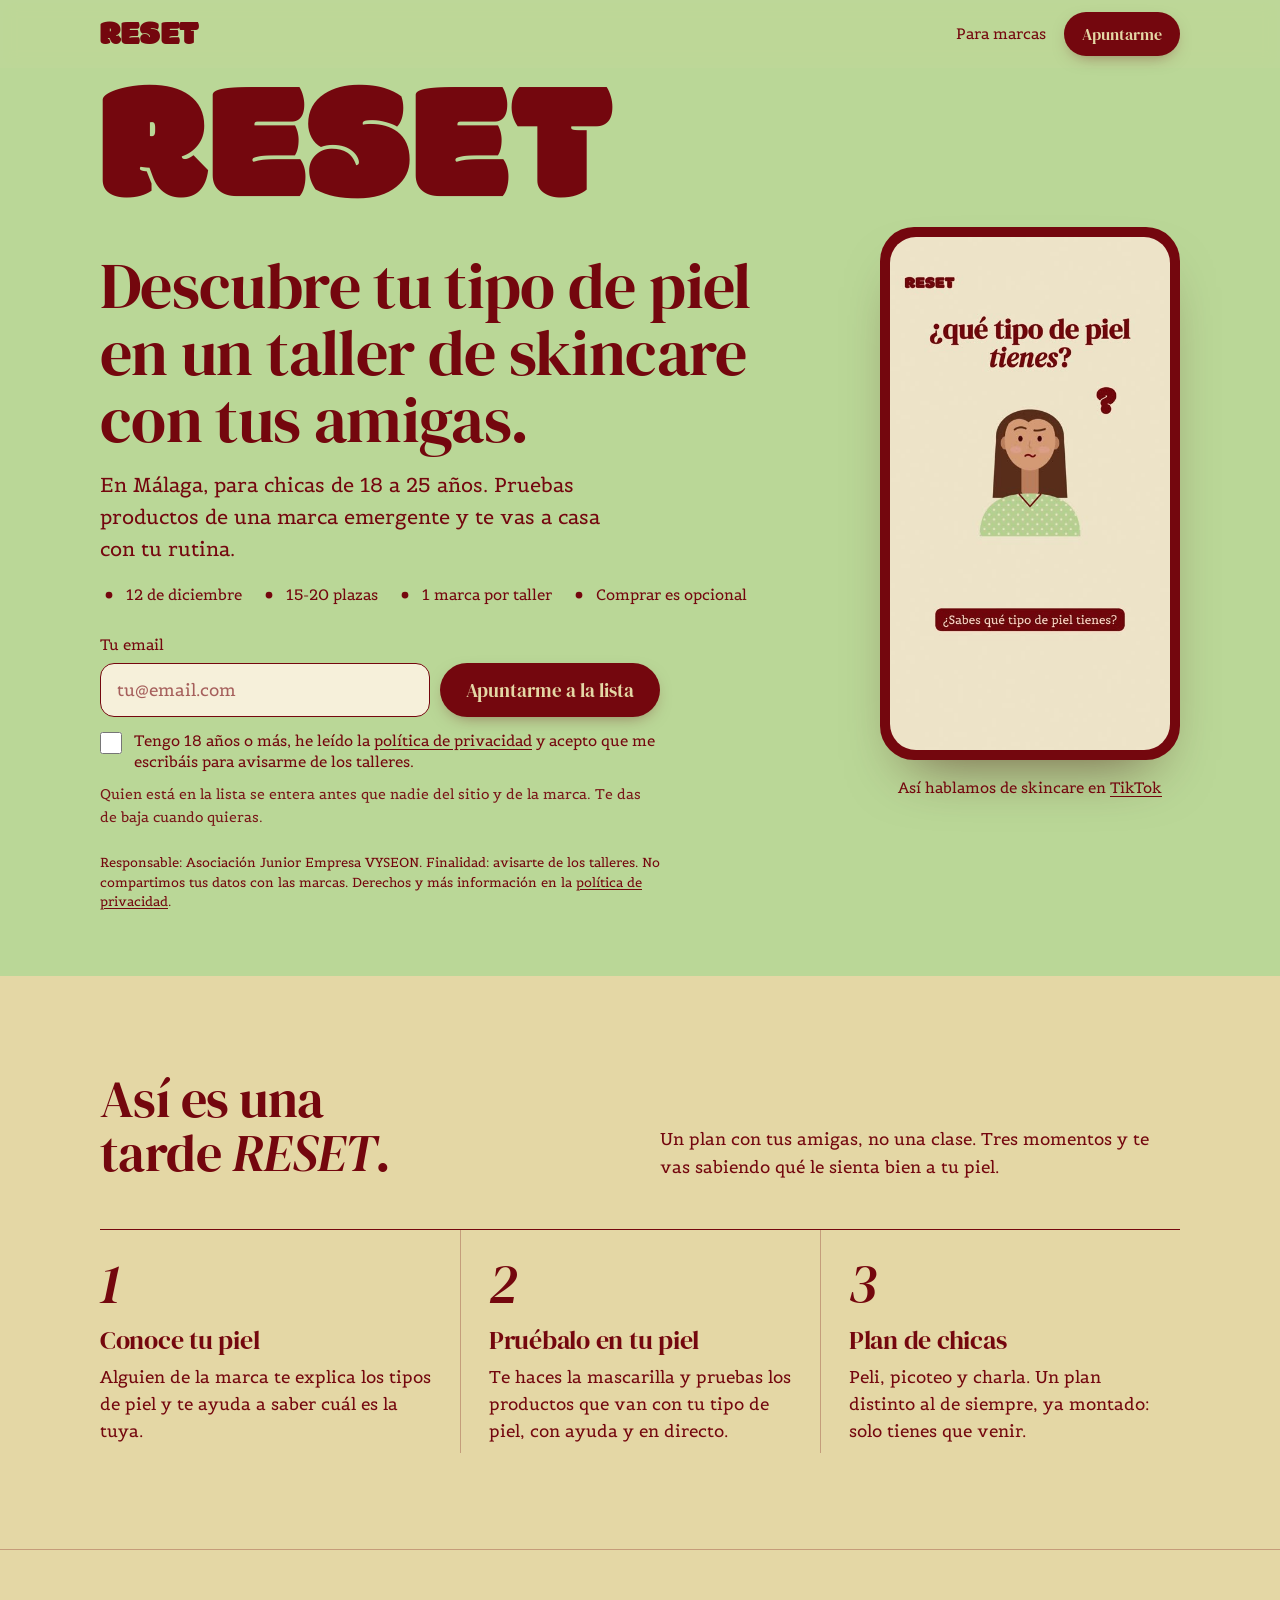
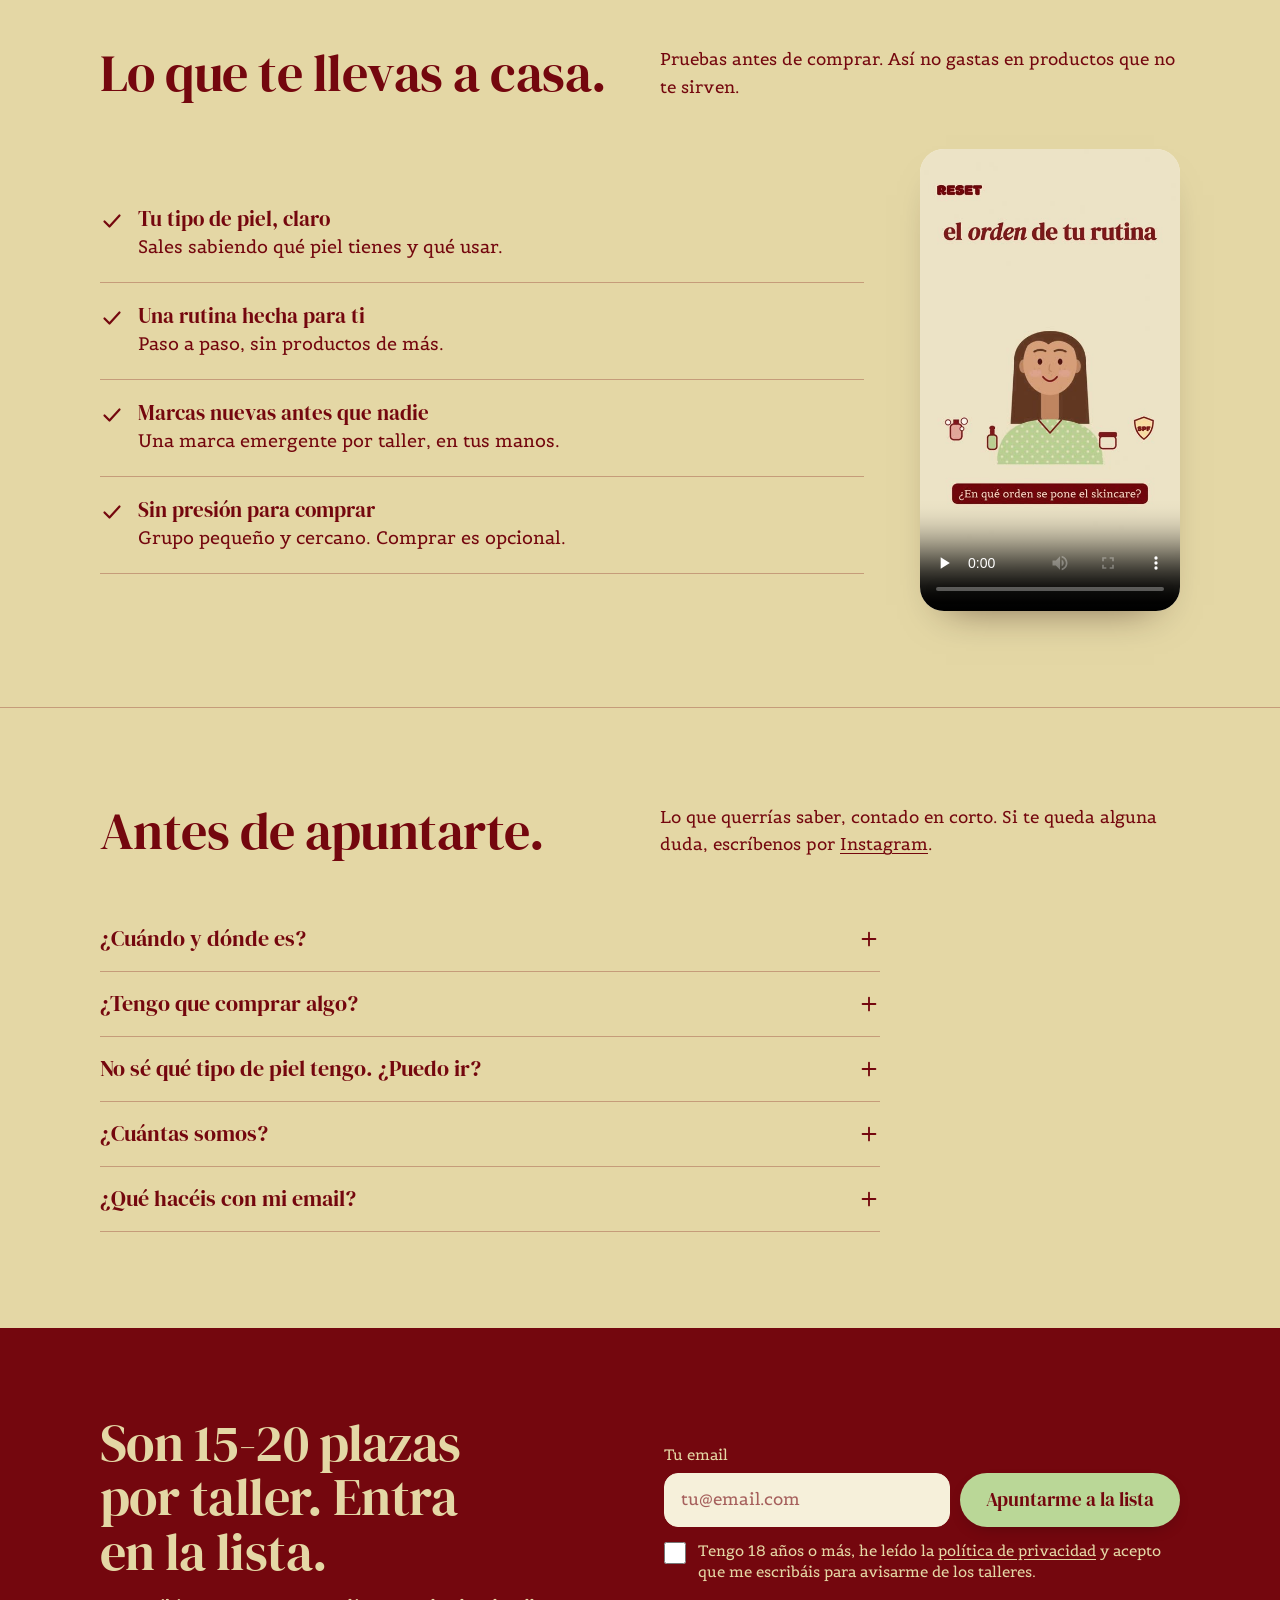
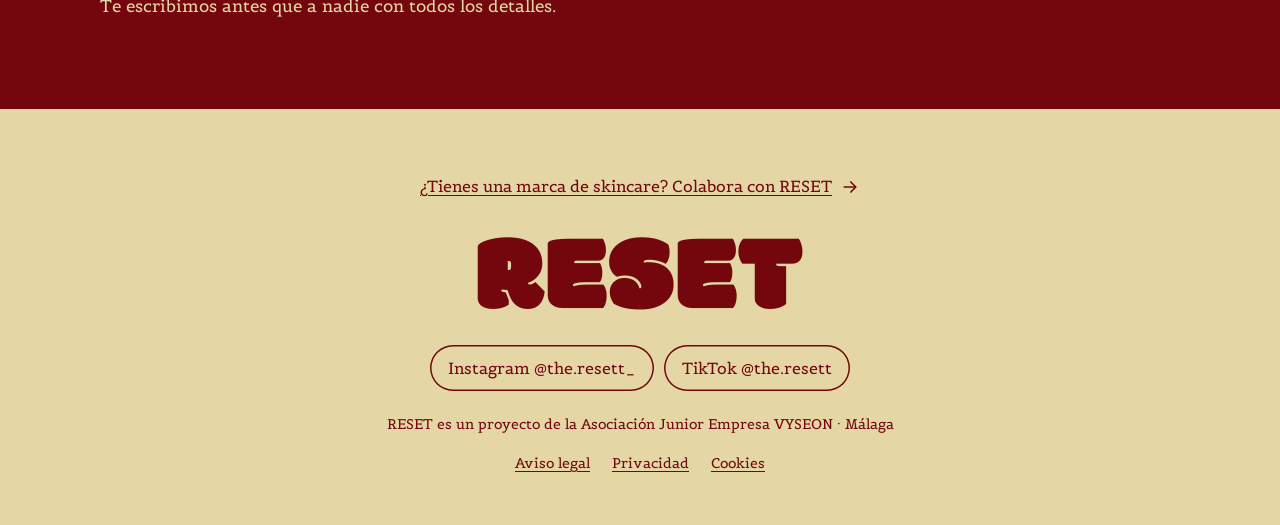
==== commit 876af111: "Primer taller: 12 de diciembre en Málaga Co-Authored-By: Claude Opus 5.5 <noreply@anthropic.com> Cla" ====
--- a/chicas.html
+++ b/chicas.html
@@ -50,6 +50,7 @@
           <h1 data-enter="2">Descubre tu tipo de piel en un taller de skincare con tus amigas.</h1>
           <p class="lead" data-enter="2">En Málaga, para chicas de 18 a 25 años. Pruebas productos de una marca emergente y te vas a casa con tu rutina.</p>
           <ul class="facts" data-enter="3" aria-label="Cómo es RESET">
+            <li><svg aria-hidden="true"><use href="#i-dot"/></svg>12 de diciembre</li>
             <li><svg aria-hidden="true"><use href="#i-dot"/></svg>15-20 plazas</li>
             <li><svg aria-hidden="true"><use href="#i-dot"/></svg>1 marca por taller</li>
             <li><svg aria-hidden="true"><use href="#i-dot"/></svg>Comprar es opcional</li>
@@ -63,7 +64,7 @@
               </div>
               <label class="consent"><input type="checkbox" name="privacidad" value="Aceptada, mayor de 18" required><span>Tengo 18 años o más, he leído la <a href="privacidad.html">política de privacidad</a> y acepto que me escribáis para avisarme de los talleres.</span></label>
               <input class="hp" type="checkbox" name="botcheck" tabindex="-1" autocomplete="off" aria-hidden="true">
-              <p class="micro">Quien está en la lista se entera antes que nadie de la fecha y el sitio. Te das de baja cuando quieras.</p>
+              <p class="micro">Quien está en la lista se entera antes que nadie del sitio y de la marca. Te das de baja cuando quieras.</p>
               <p class="status" role="status" aria-live="polite"></p>
               <p class="rgpd">Responsable: Asociación Junior Empresa VYSEON. Finalidad: avisarte de los talleres. No compartimos tus datos con las marcas. Derechos y más información en la <a href="privacidad.html">política de privacidad</a>.</p>
             </form>
@@ -168,7 +169,7 @@
         <p>Lo que querrías saber, contado en corto. Si te queda alguna duda, escríbenos por <a href="https://www.instagram.com/the.resett_/" target="_blank" rel="noopener">Instagram</a>.</p>
       </div>
       <div class="faq">
-        <details><summary>¿Cuándo y dónde es?<svg aria-hidden="true"><use href="#i-plus"/></svg></summary><p>En Málaga. La fecha, el sitio y la marca se anuncian primero a quien está en la lista, por email.</p></details>
+        <details><summary>¿Cuándo y dónde es?<svg aria-hidden="true"><use href="#i-plus"/></svg></summary><p>El primer taller es el 12 de diciembre en Málaga. El sitio y la marca se anuncian primero a quien está en la lista, por email.</p></details>
         <details><summary>¿Tengo que comprar algo?<svg aria-hidden="true"><use href="#i-plus"/></svg></summary><p>No. Puedes llevarte algún producto si te gusta, pero comprar es opcional y nadie te va a presionar.</p></details>
         <details><summary>No sé qué tipo de piel tengo. ¿Puedo ir?<svg aria-hidden="true"><use href="#i-plus"/></svg></summary><p>Claro, para eso es la primera parte de la tarde: descubrir cuál es la tuya.</p></details>
         <details><summary>¿Cuántas somos?<svg aria-hidden="true"><use href="#i-plus"/></svg></summary><p>Entre 15 y 20 chicas por taller, para que dé tiempo a probar y preguntar.</p></details>
